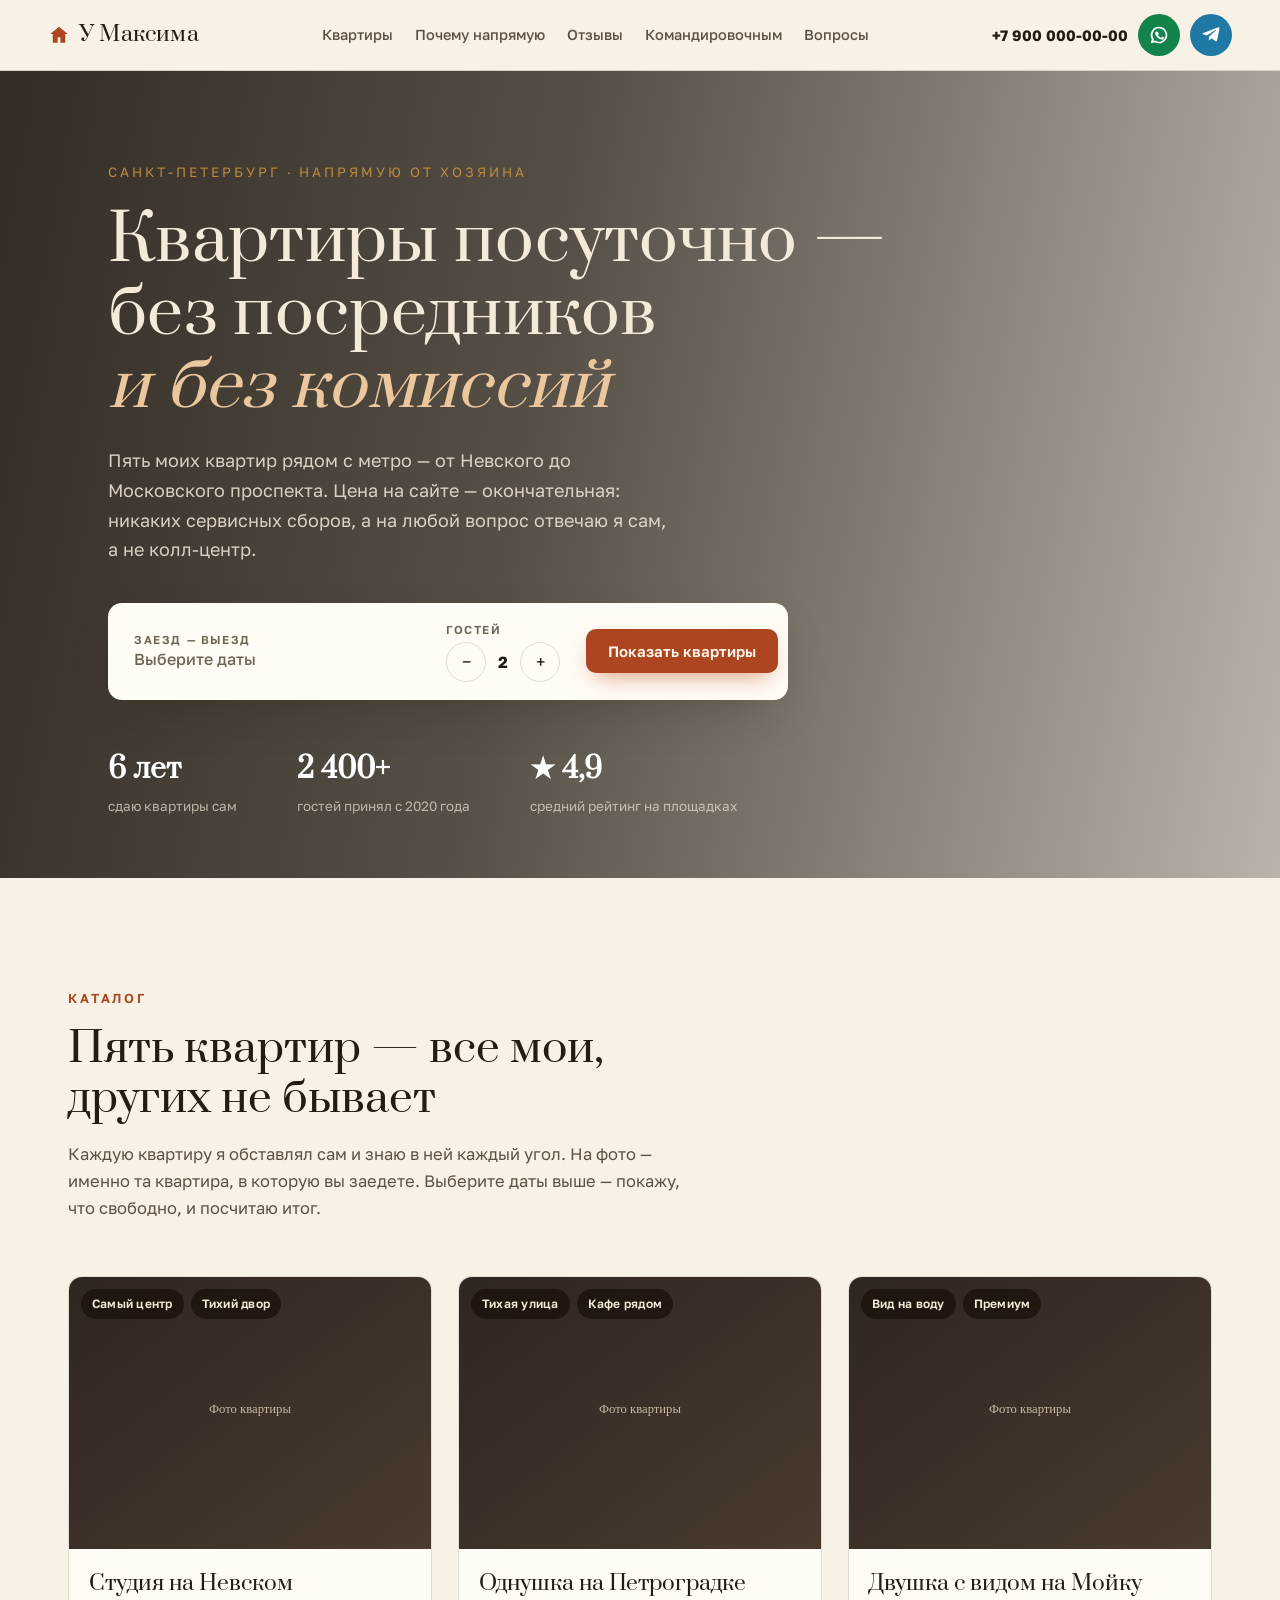
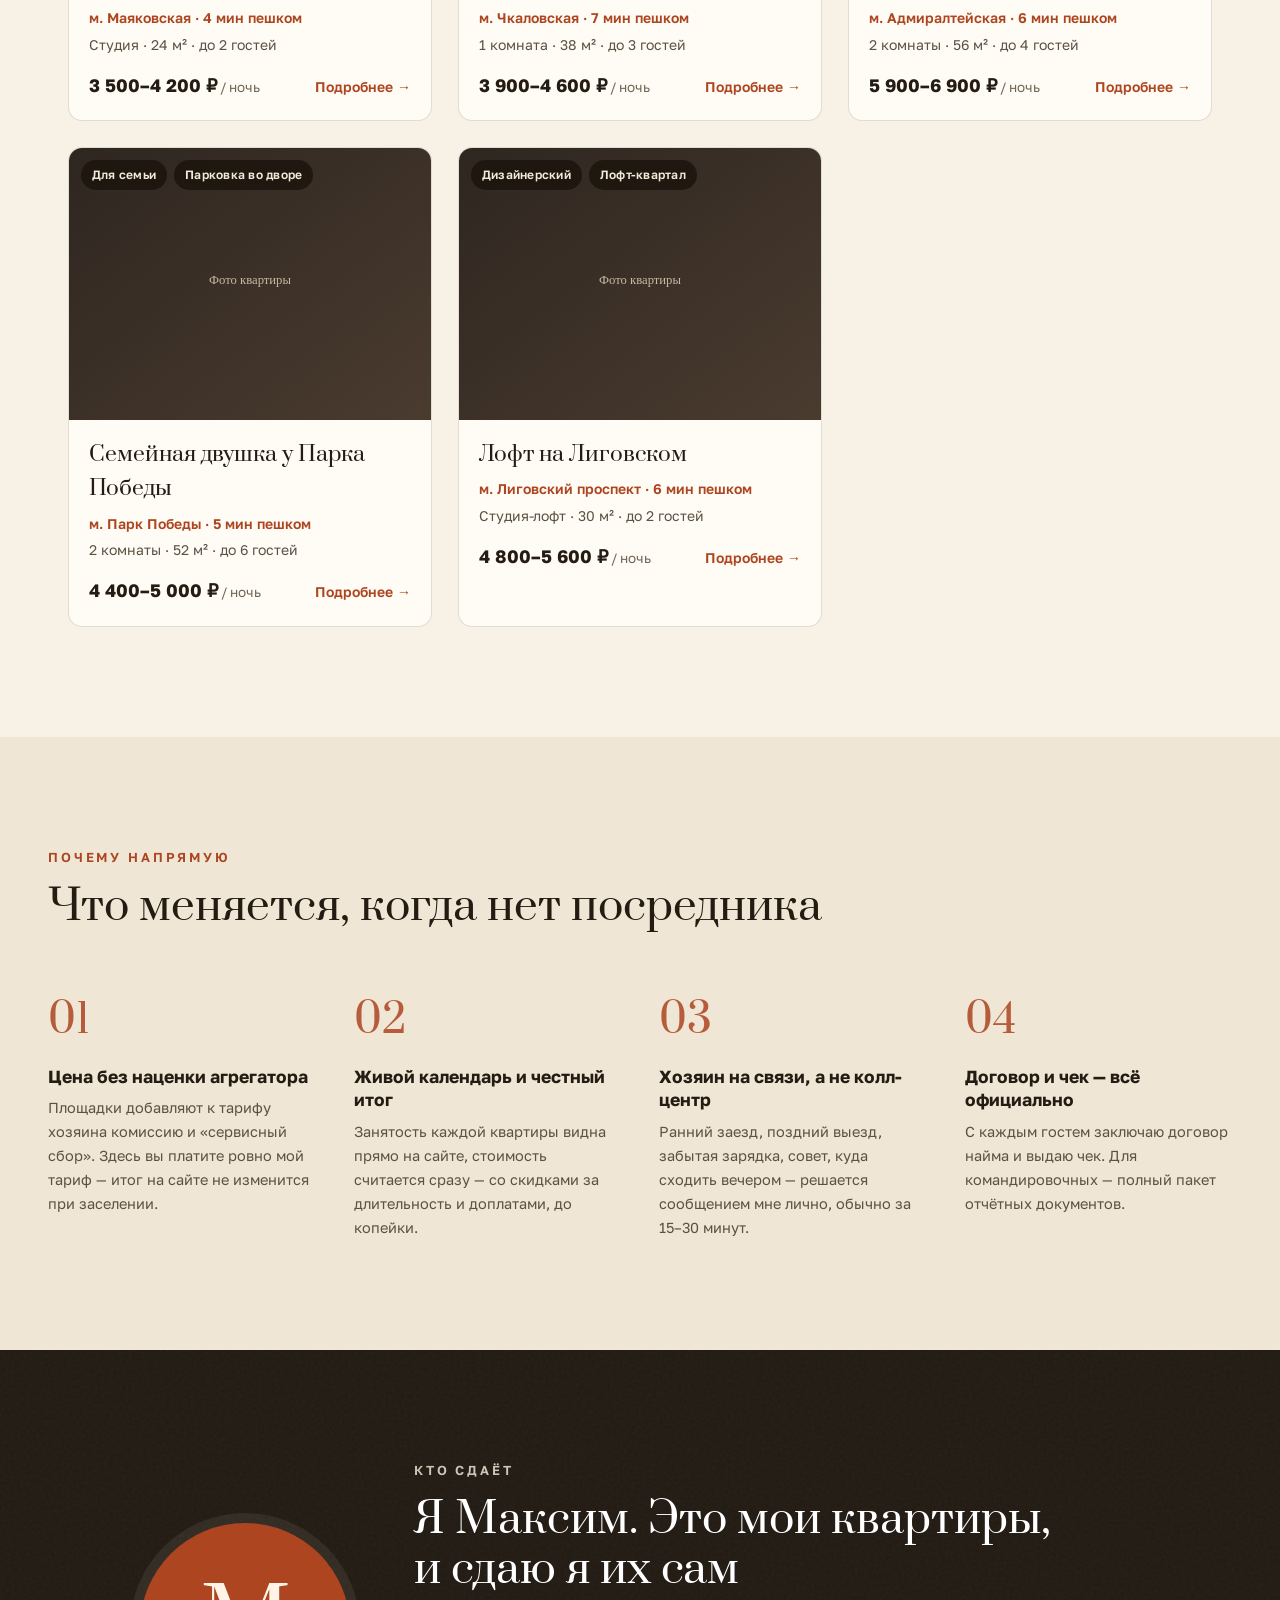
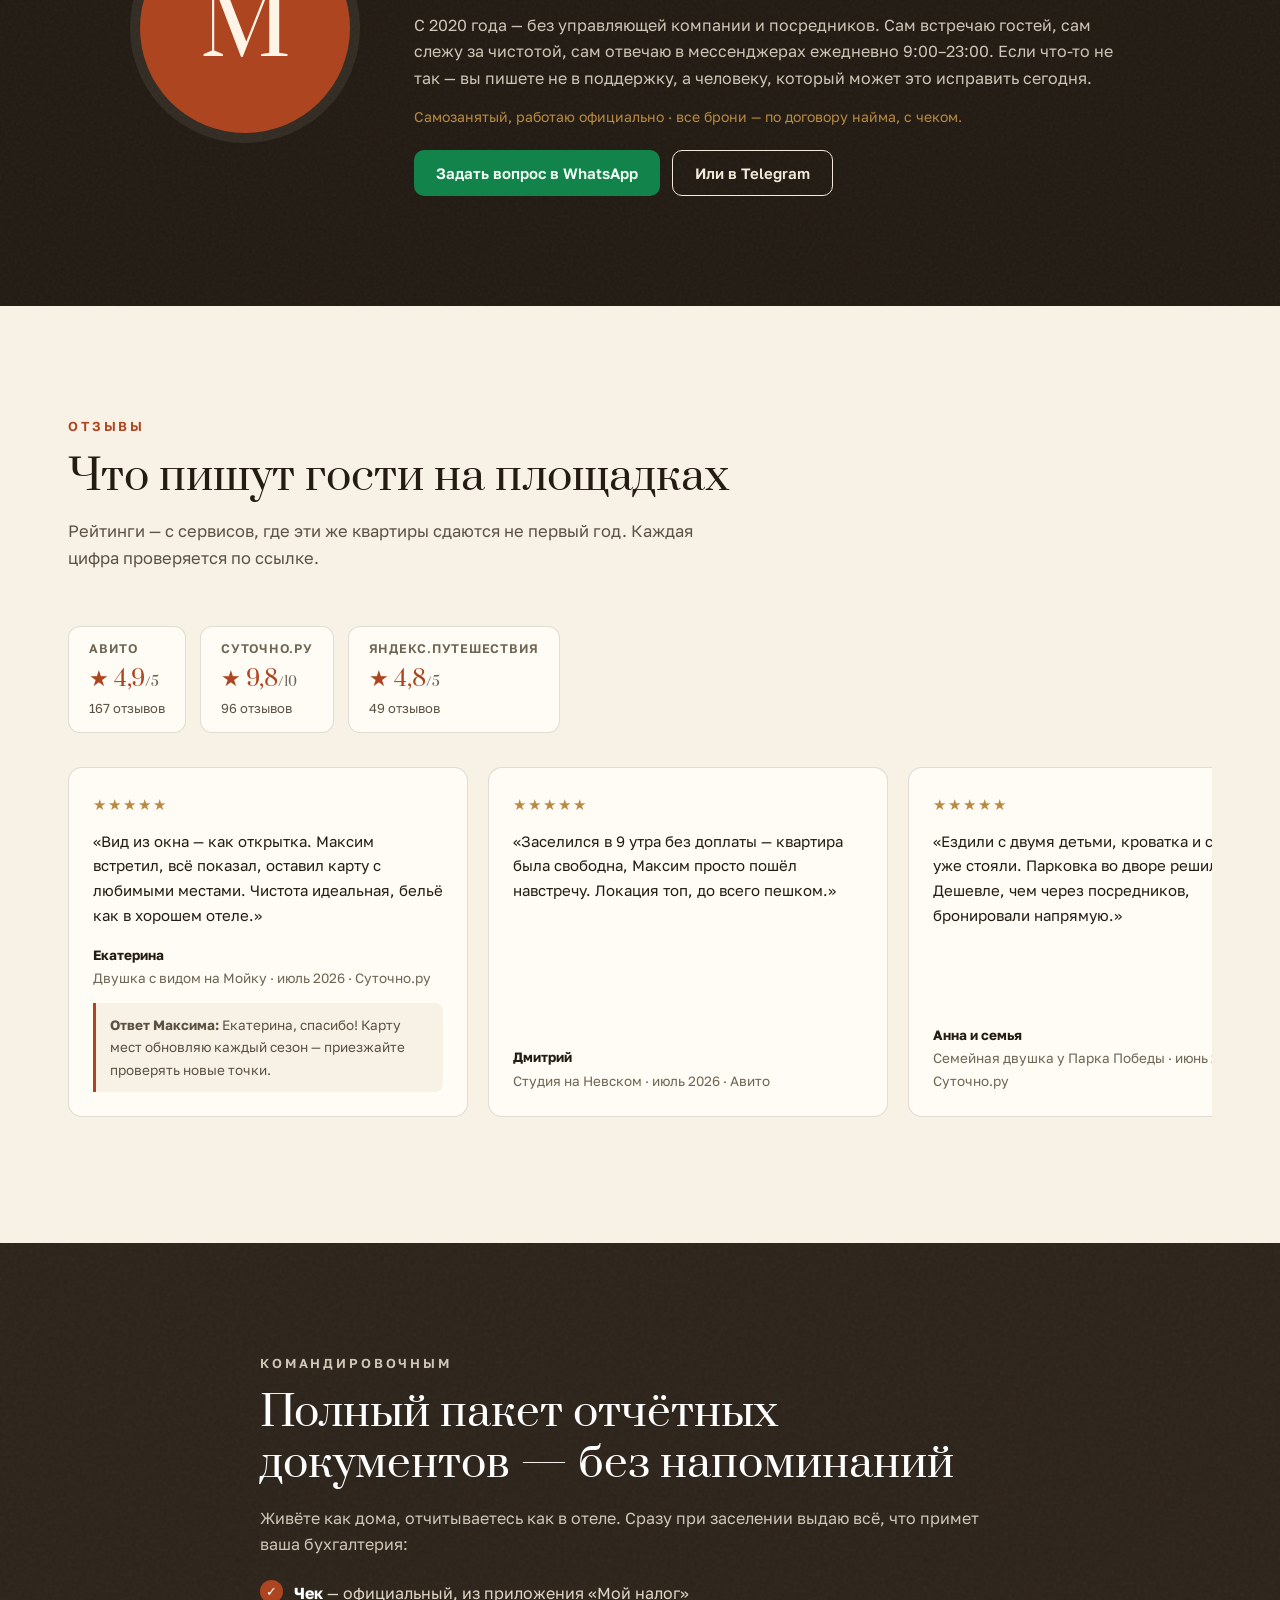
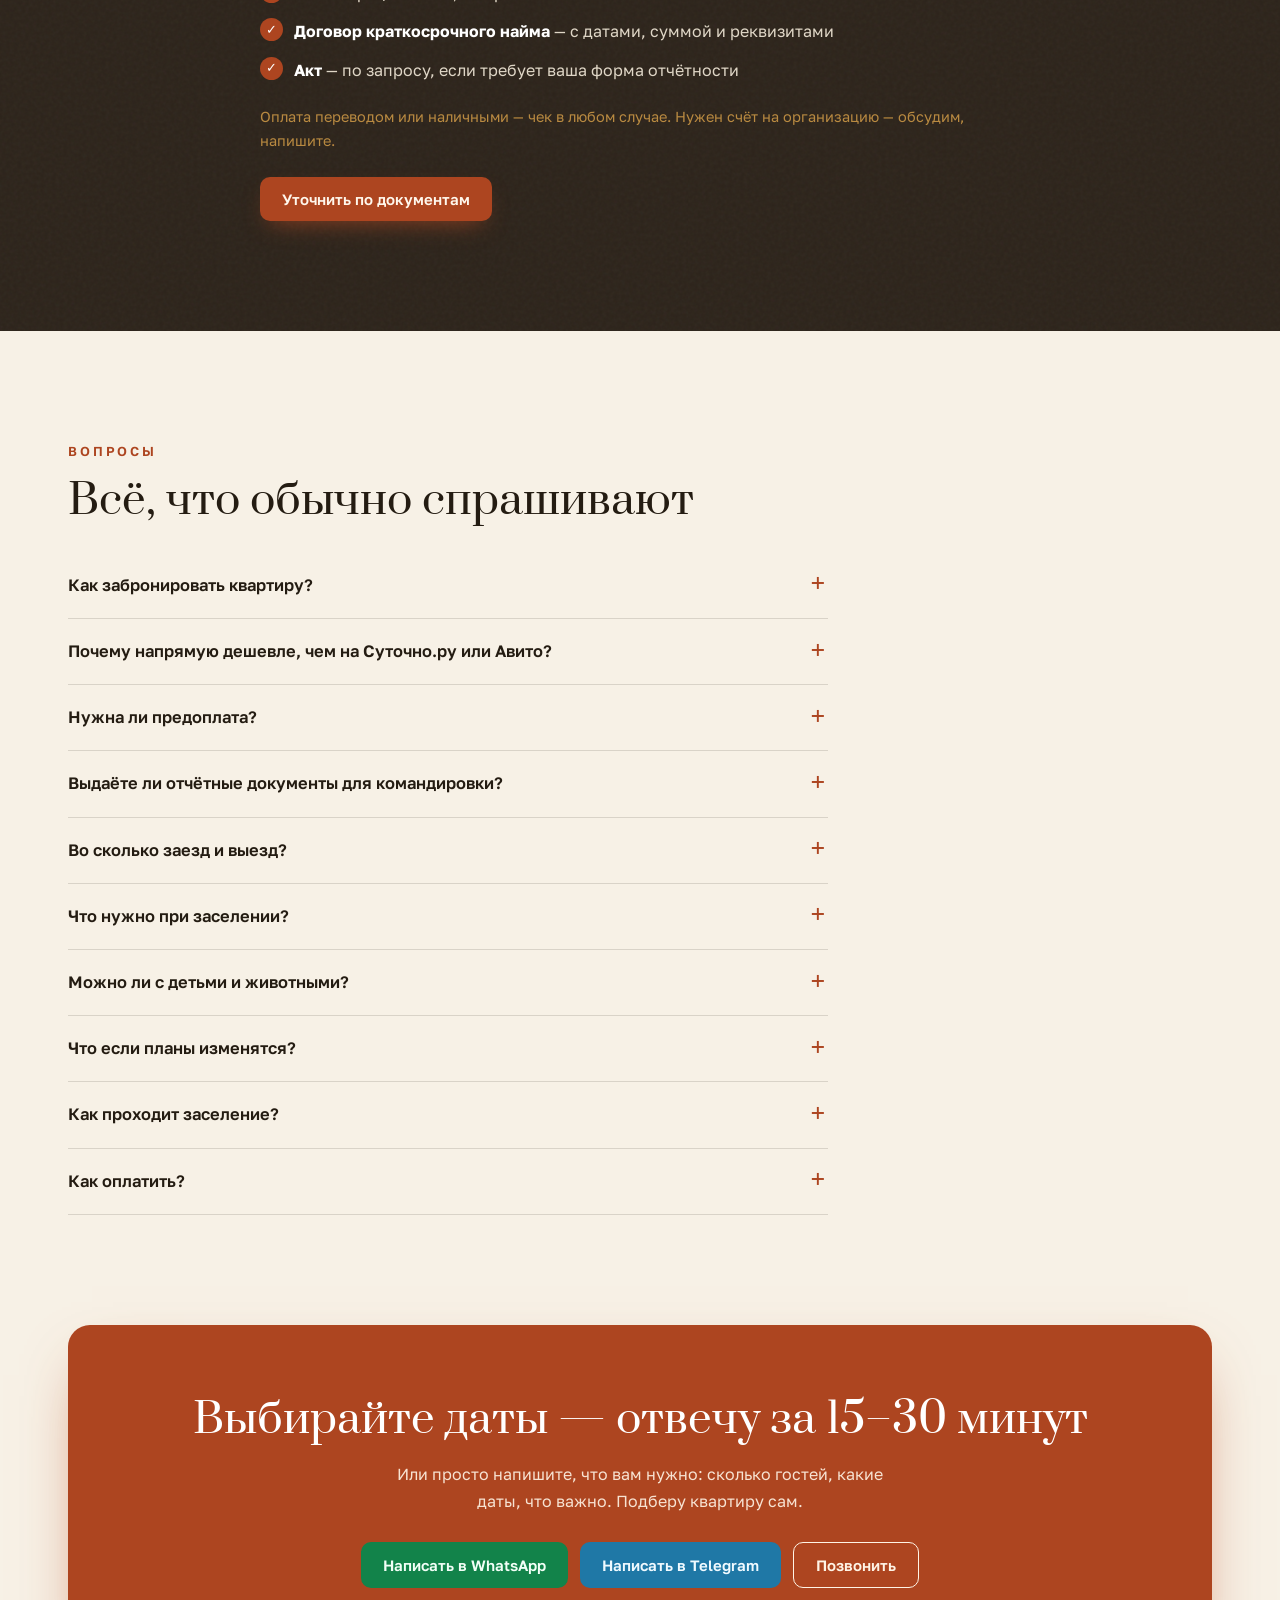
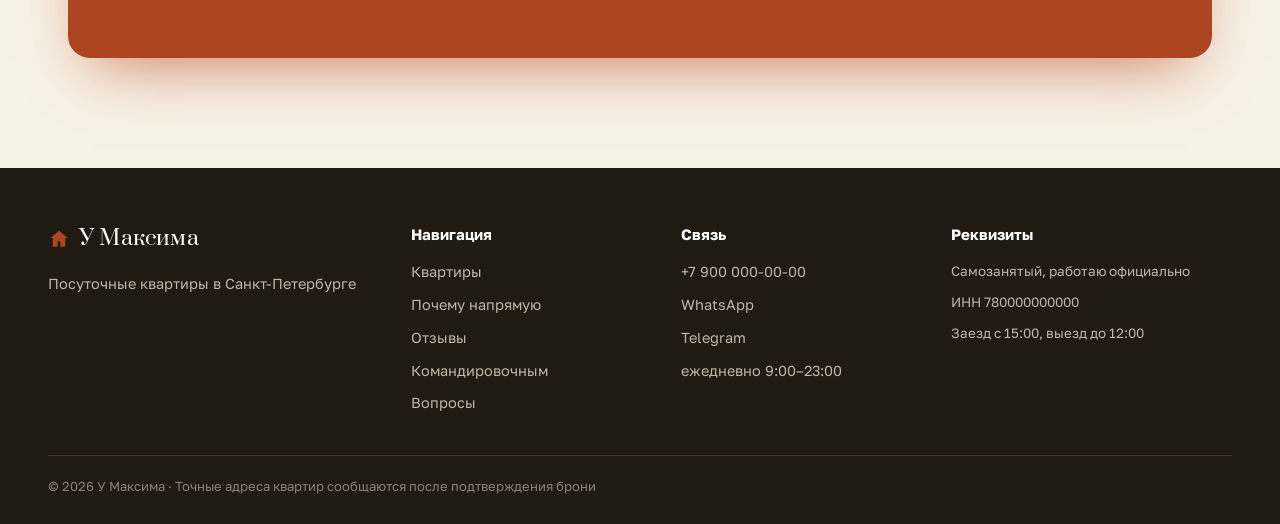
==== index.html @ 56841096 "Редирект с корня на site/ для GitHub Pages Co-Authored-By: Claude Fable 5 <noreply@anthropic.com>" ====
<!DOCTYPE html>
<html lang="ru">
<head>
  <meta charset="UTF-8">
  <title>У Максима — посуточные квартиры в Санкт-Петербурге</title>
  <meta http-equiv="refresh" content="0; url=site/">
  <script>location.replace('site/');</script>
</head>
<body>
  <p><a href="site/">Перейти на сайт «У Максима»</a></p>
</body>
</html>
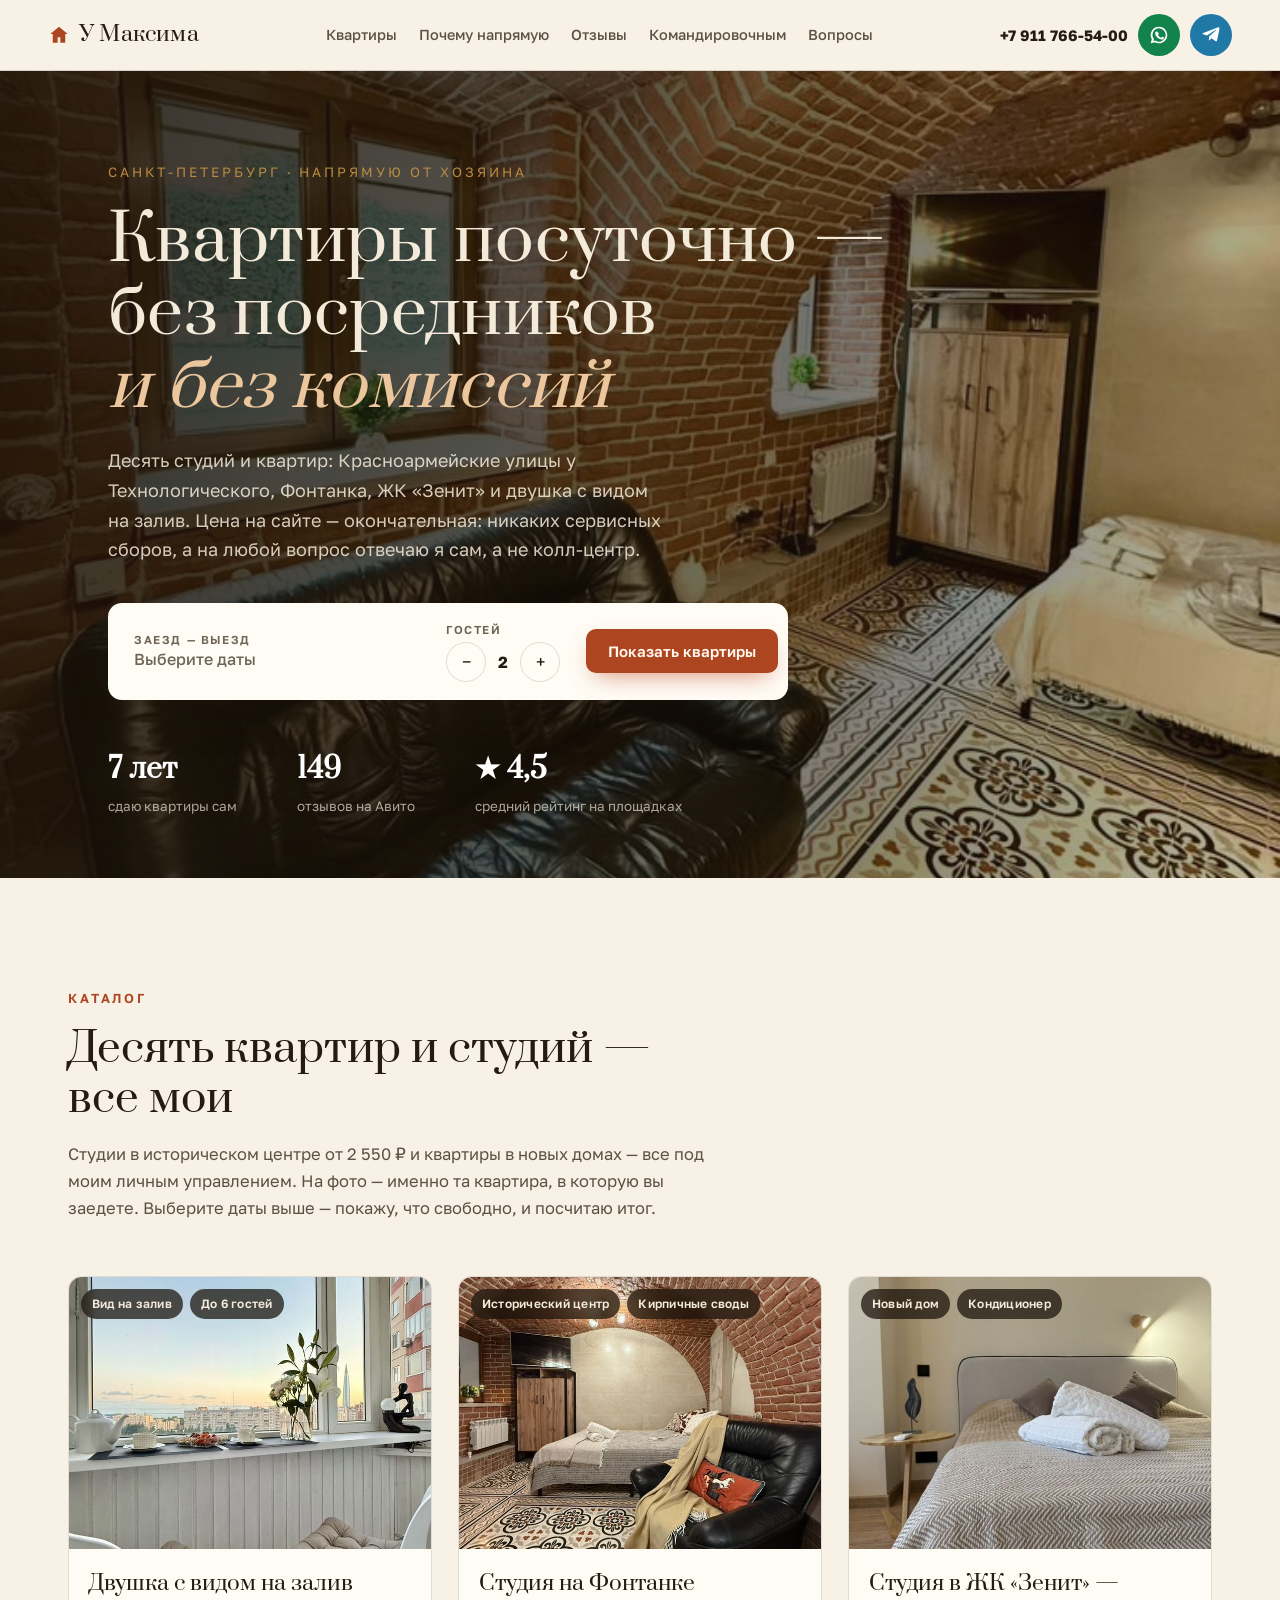
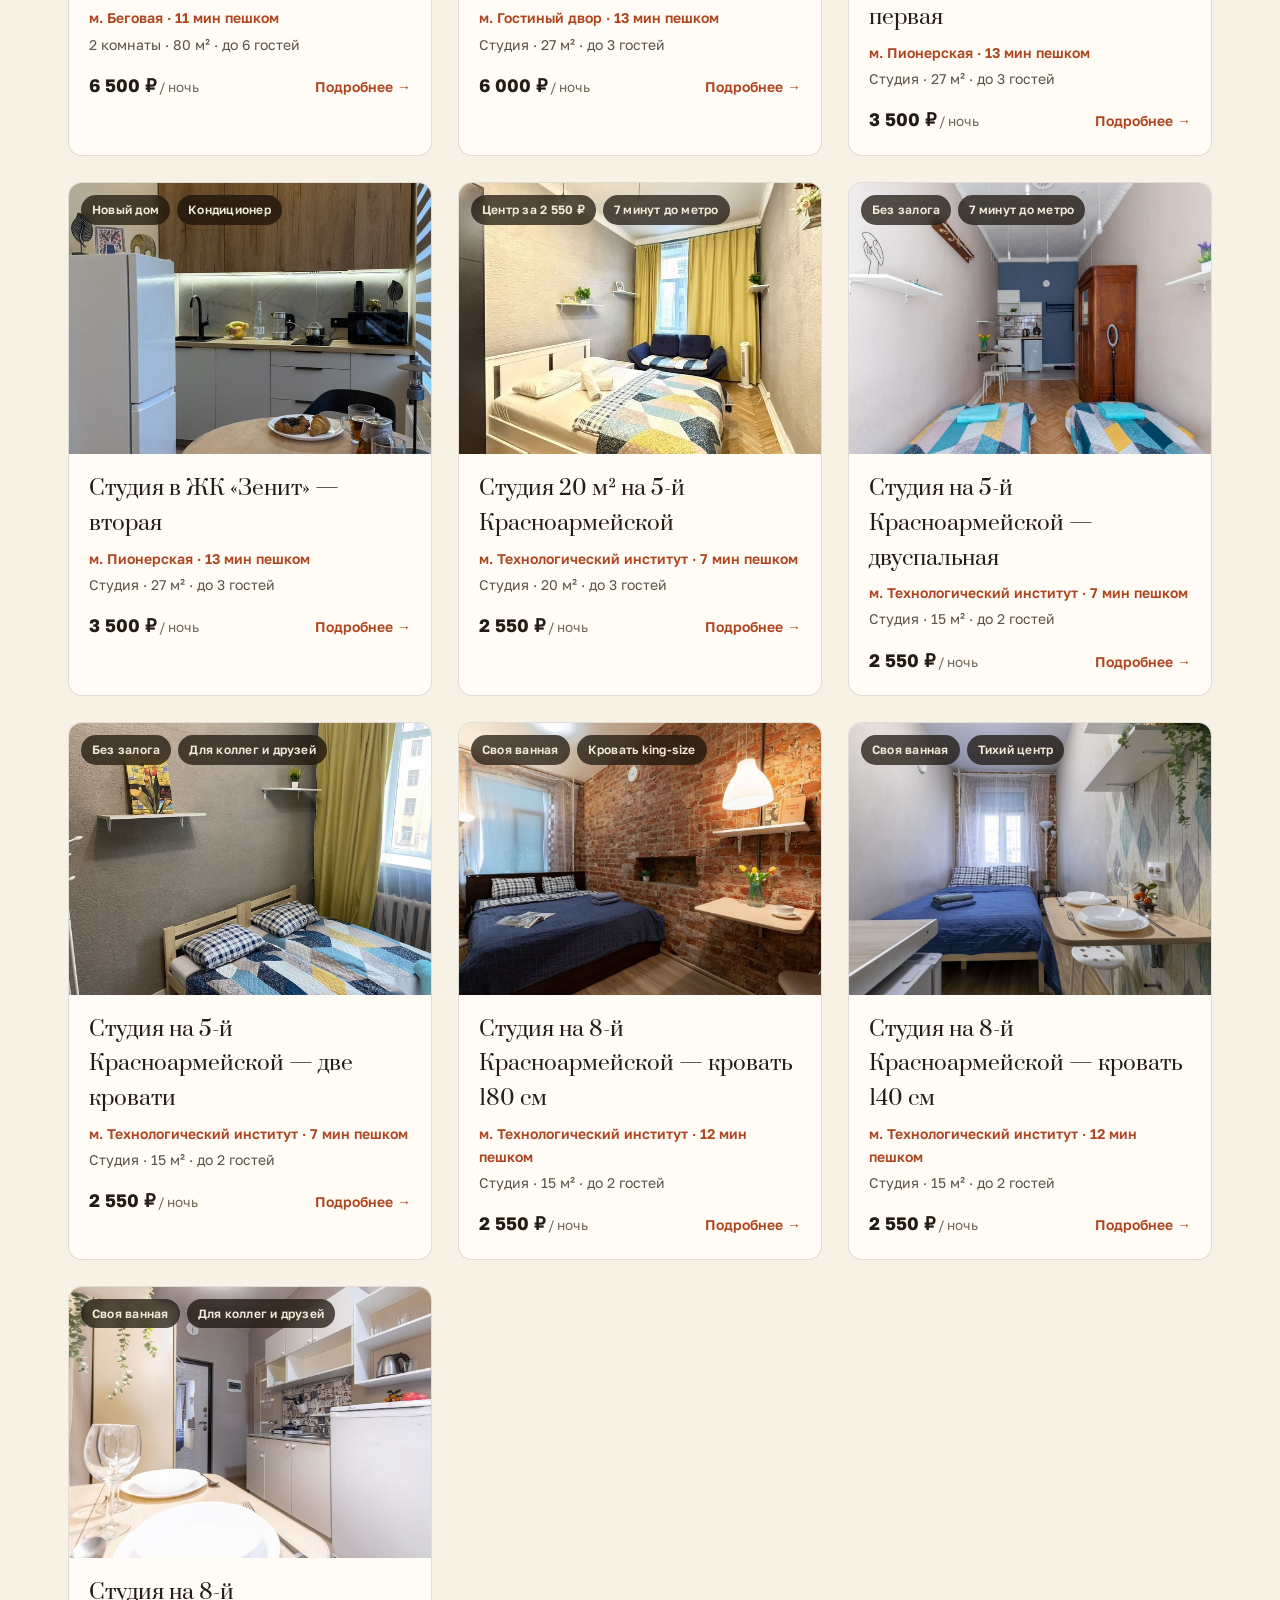
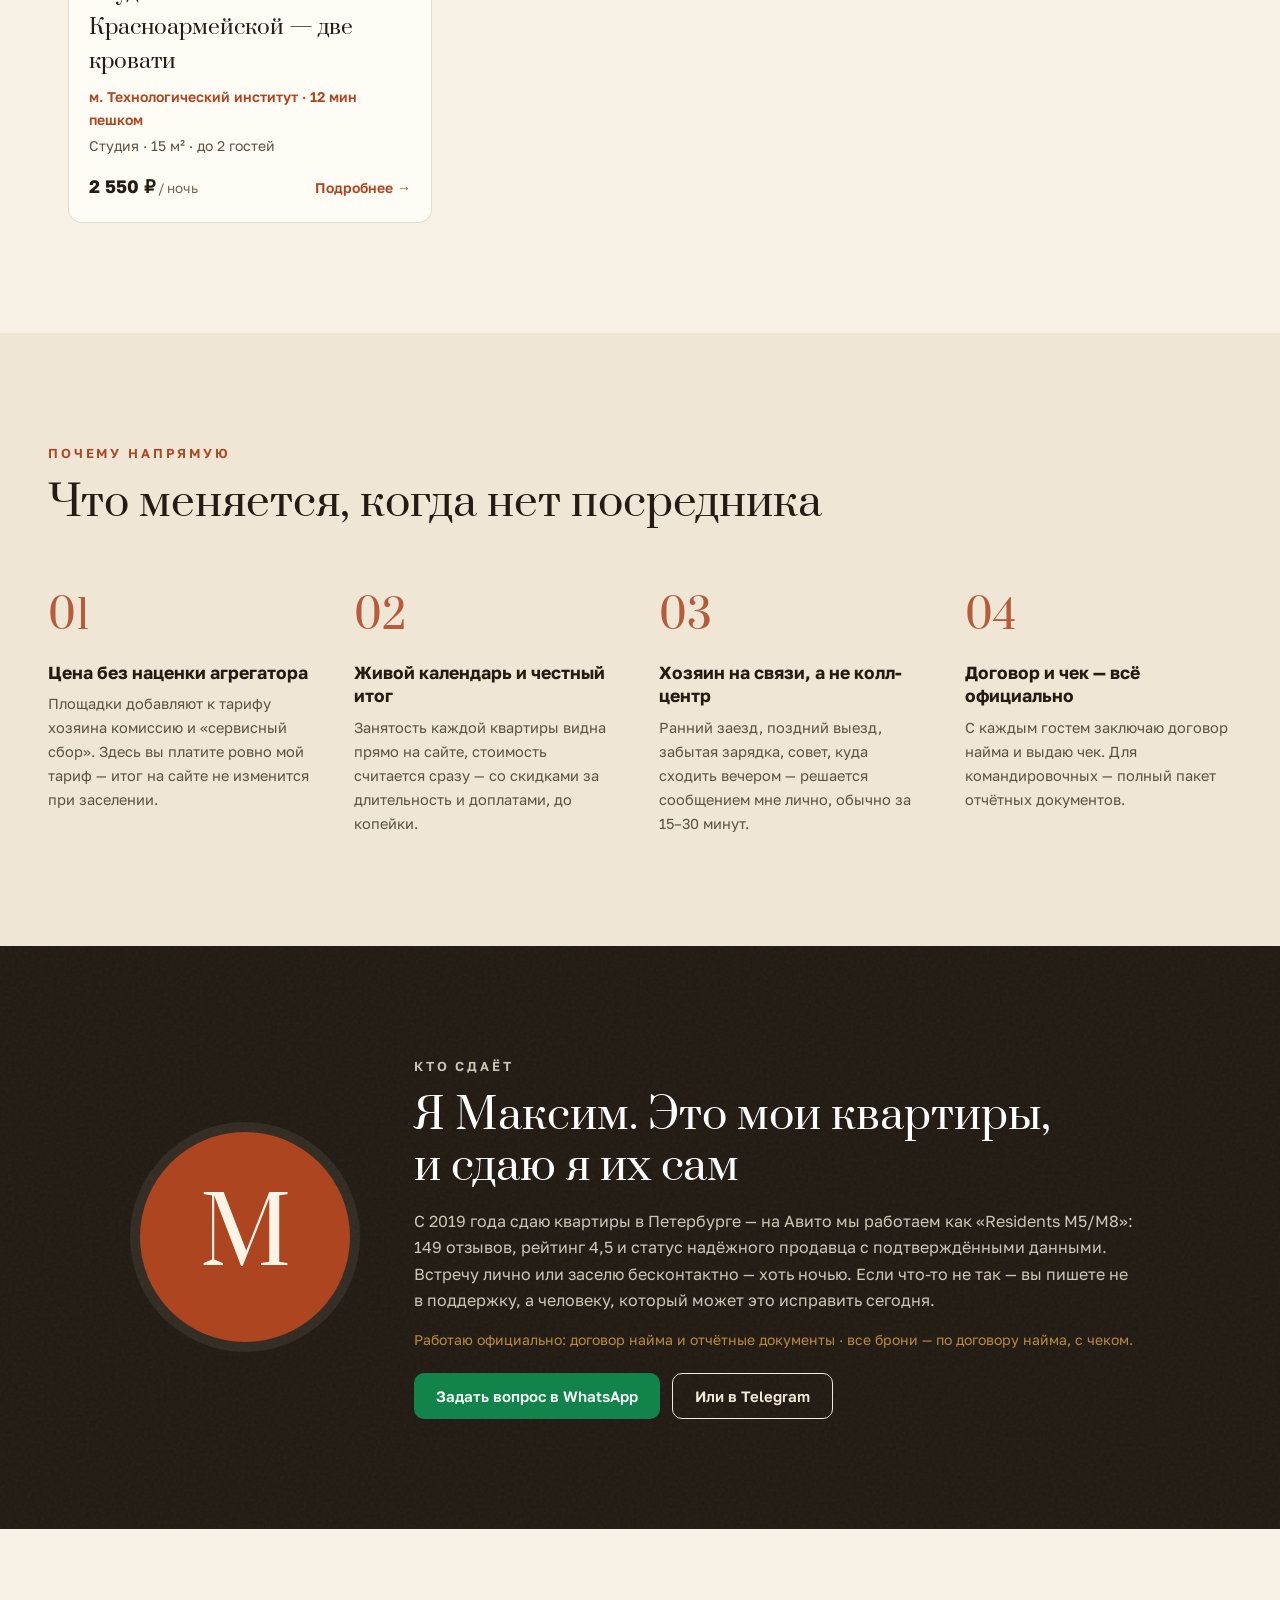
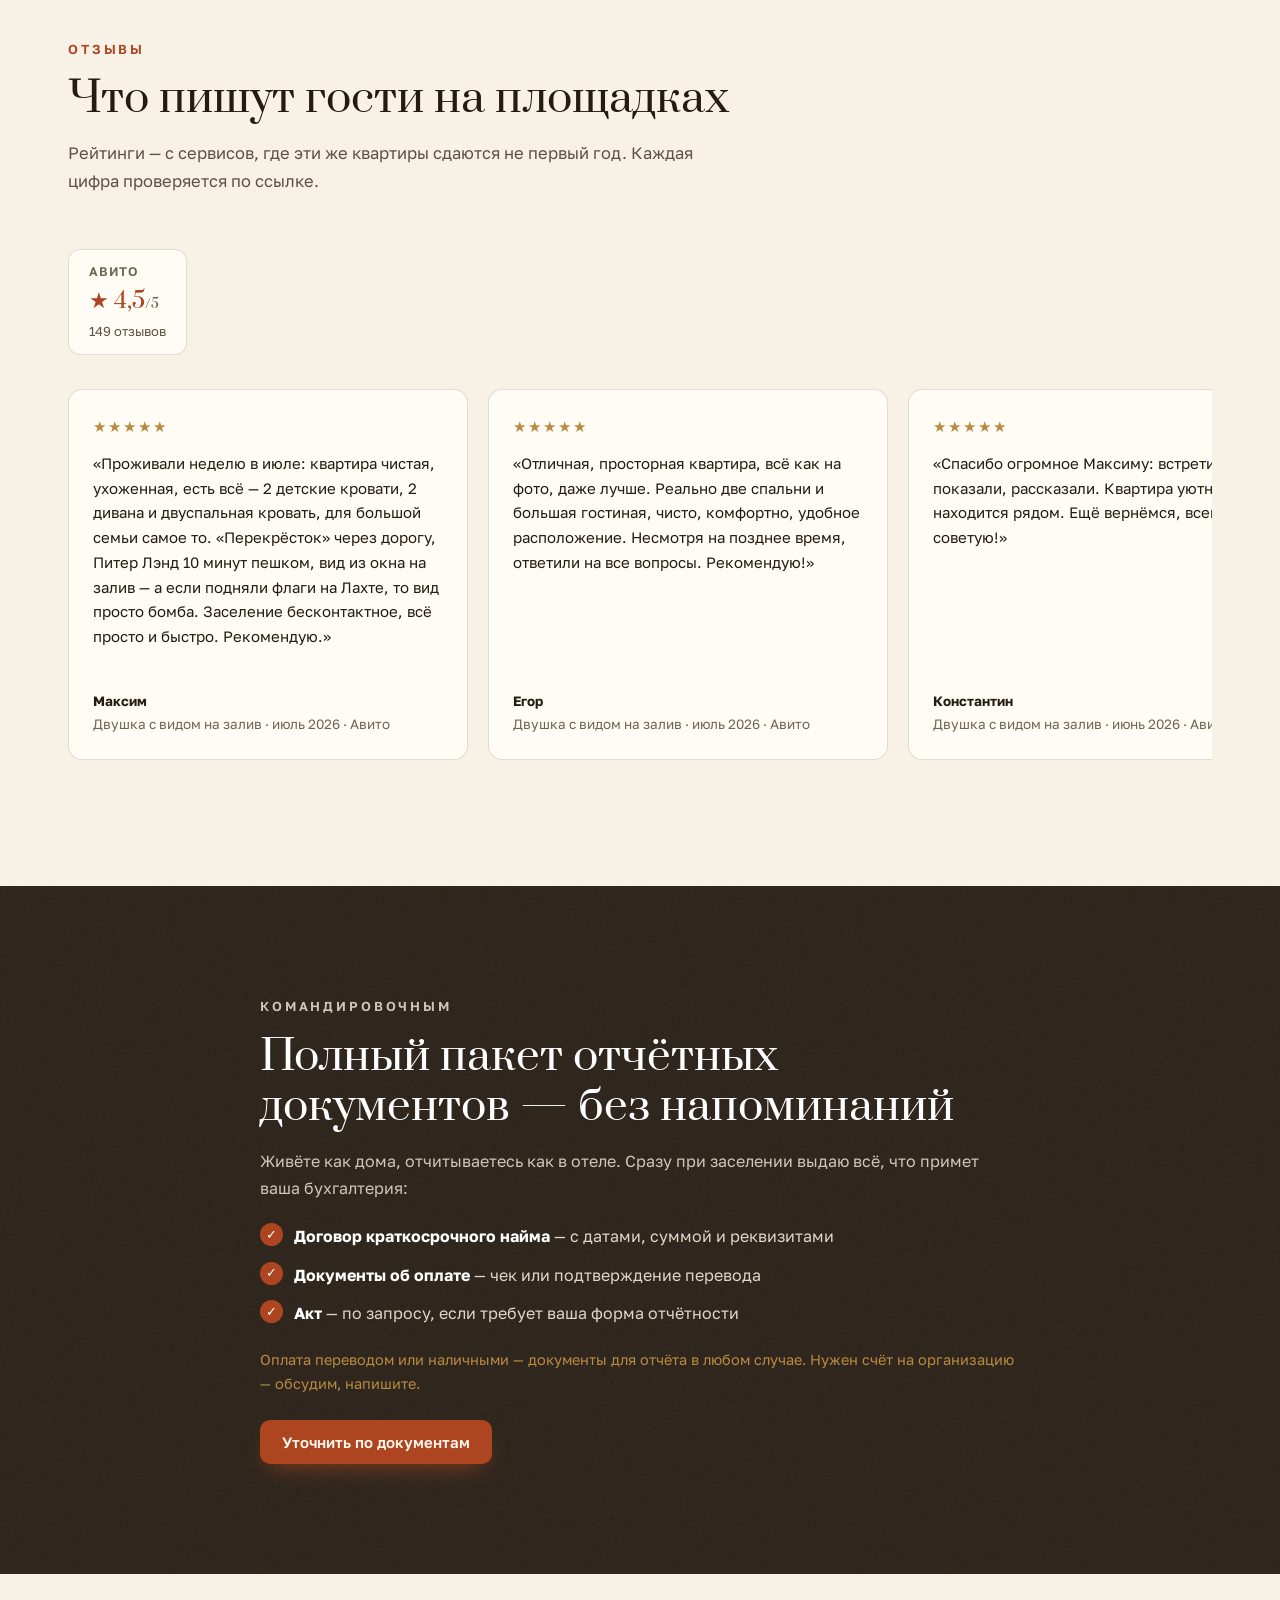
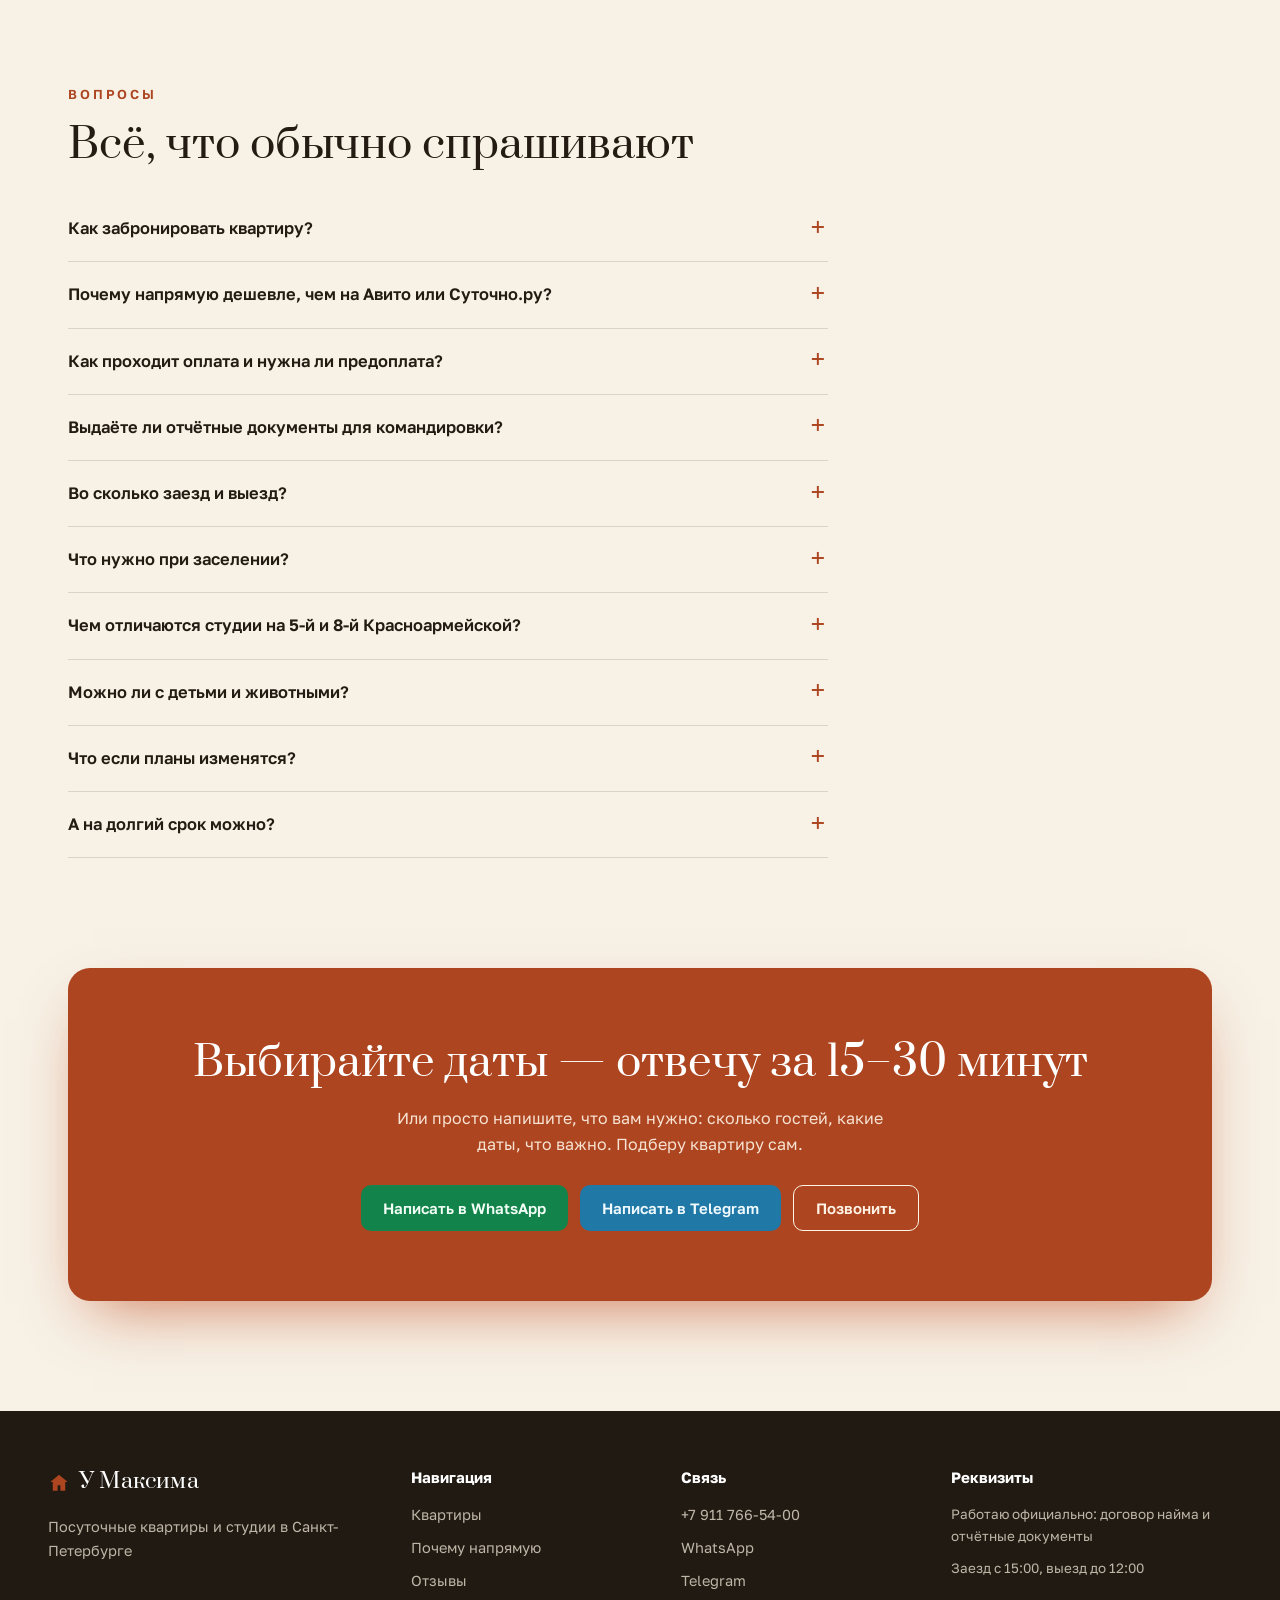
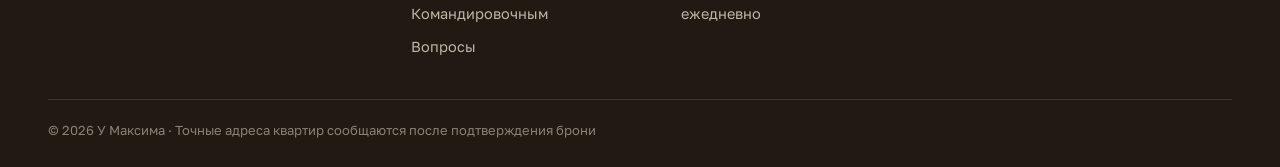
==== commit c8af0e0c: "Редирект с корня сохраняет ссылку на конкретную квартиру location.replace терял hash, поэтому ссылка" ====
--- a/index.html
+++ b/index.html
@@ -4,7 +4,7 @@
   <meta charset="UTF-8">
   <title>У Максима — посуточные квартиры в Санкт-Петербурге</title>
   <meta http-equiv="refresh" content="0; url=site/">
-  <script>location.replace('site/');</script>
+  <script>location.replace('site/' + location.search + location.hash);</script>
 </head>
 <body>
   <p><a href="site/">Перейти на сайт «У Максима»</a></p>
